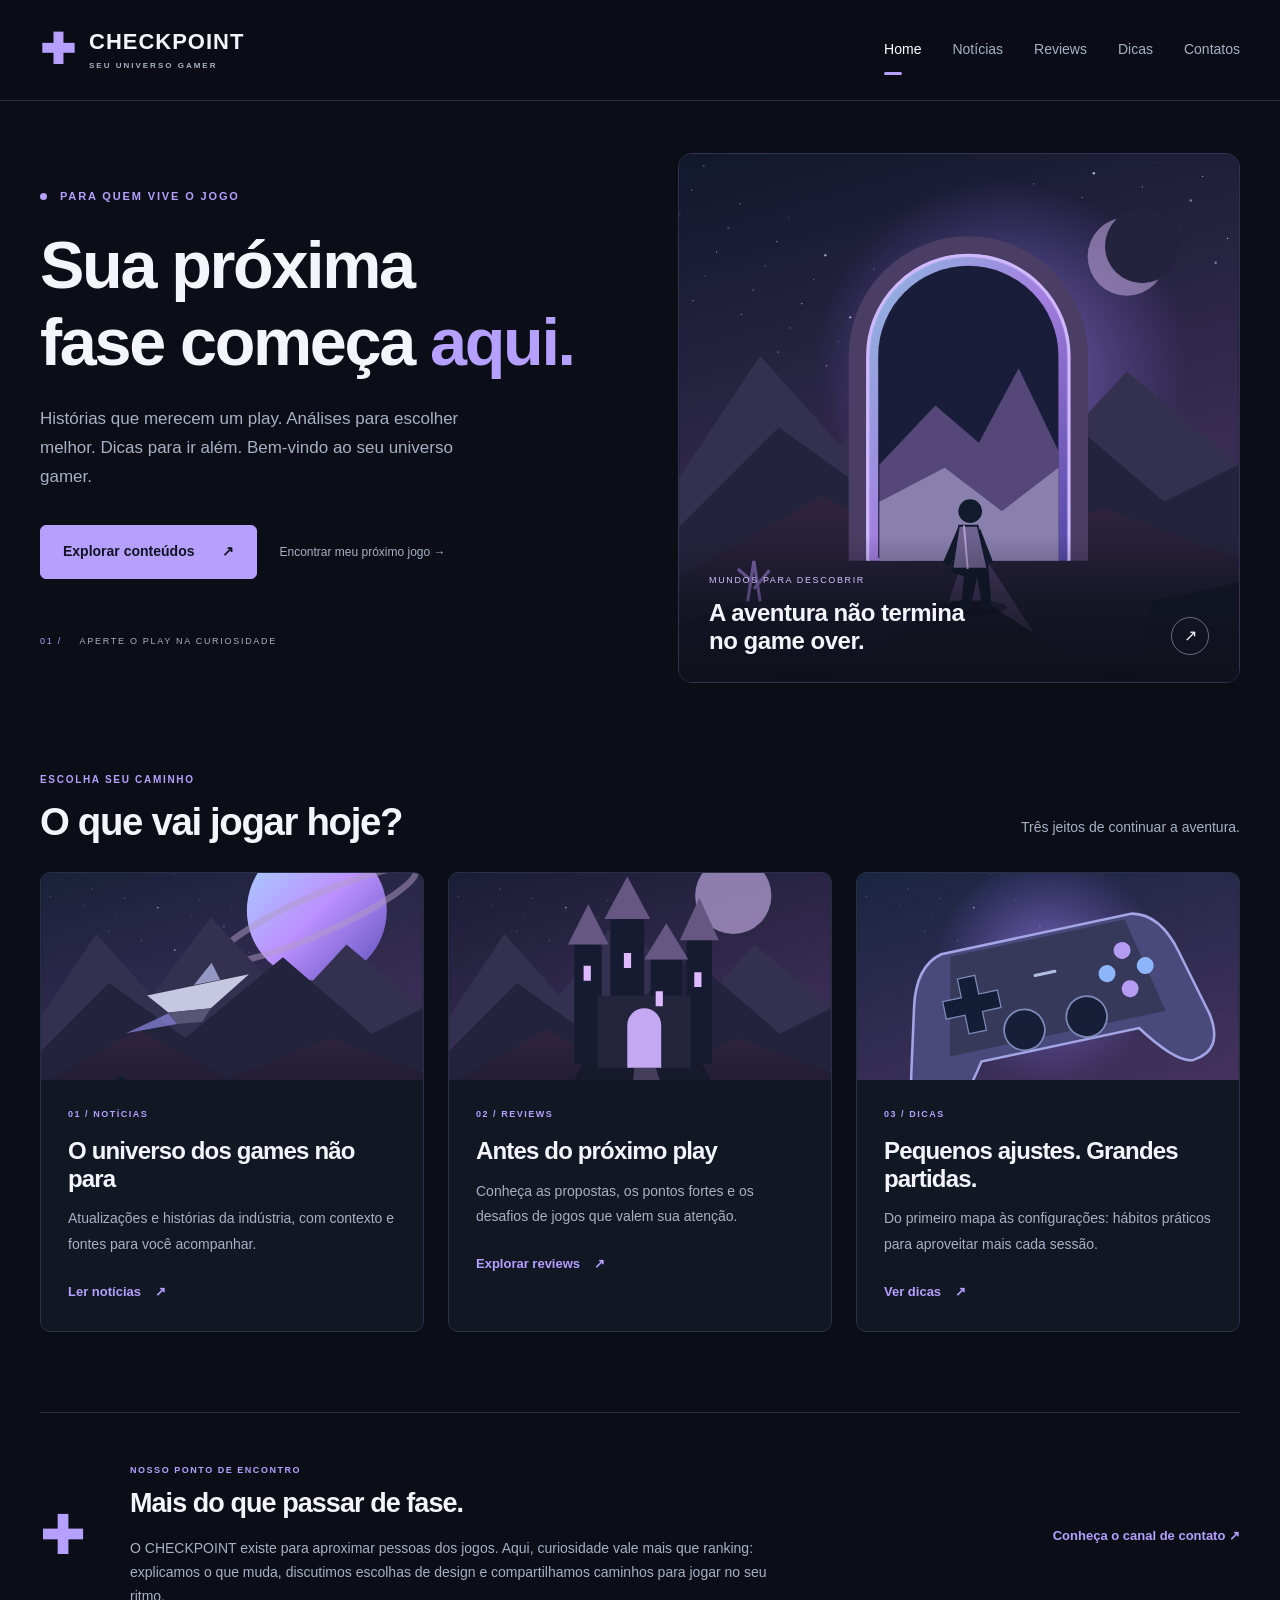
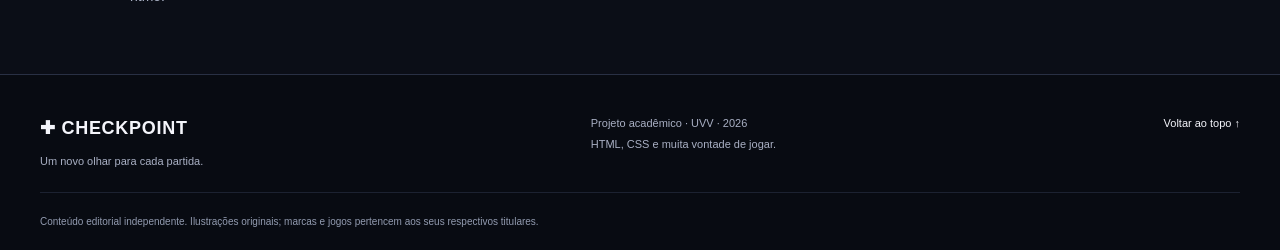
==== index.html @ 3de43027 "Adiciona blog completo CHECKPOINT, testes e PDF AOP2 provisório" ====
<!DOCTYPE html>
<html lang="pt-BR"><head><meta charset="UTF-8"><meta name="viewport" content="width=device-width, initial-scale=1"><meta name="description" content="Notícias, análises e dicas de games no CHECKPOINT. Explore jogos e descubra sua próxima aventura."><meta name="theme-color" content="#0b0e17"><title>Seu universo gamer | CHECKPOINT</title><link rel="icon" href="assets/images/favicon.svg" type="image/svg+xml"><link rel="stylesheet" href="css/style.css"><script src="js/script.js" defer></script></head><body><a class="skip" href="#conteudo">Pular para o conteúdo</a><header class="header"><div class="container header-inner"><a class="brand" href="index.html" aria-label="CHECKPOINT, página inicial"><span class="brand-icon" aria-hidden="true">✚</span><span>CHECKPOINT<small>SEU UNIVERSO GAMER</small></span></a><button class="menu-toggle" type="button" aria-expanded="false" aria-controls="menu">Menu <span aria-hidden="true">☰</span></button><nav id="menu" aria-label="Navegação principal"><a href="index.html" aria-current="page">Home</a><a href="noticias.html" >Notícias</a><a href="reviews.html" >Reviews</a><a href="dicas.html" >Dicas</a><a href="contatos.html" >Contatos</a></nav></div></header><main id="conteudo"><section class="hero container"><div class="hero-copy"><p class="eyebrow"><span class="status-dot"></span> PARA QUEM VIVE O JOGO</p><h1>Sua próxima<br>fase começa <em>aqui.</em></h1><p>Histórias que merecem um play. Análises para escolher melhor. Dicas para ir além. Bem-vindo ao seu universo gamer.</p><div class="hero-actions"><a class="button" href="noticias.html">Explorar conteúdos <span aria-hidden="true">↗</span></a><a class="secondary-link" href="reviews.html">Encontrar meu próximo jogo →</a></div><div class="hero-note"><span>01 /</span> APERTE O PLAY NA CURIOSIDADE</div></div><div class="hero-art"><img src="assets/images/portal.svg" alt="Ilustração de um explorador diante de um portal luminoso em um mundo de montanhas roxas" width="900" height="850" fetchpriority="high"><div class="art-caption"><span>MUNDOS PARA DESCOBRIR</span><strong>A aventura não termina<br>no game over.</strong><span class="art-arrow" aria-hidden="true">↗</span></div></div></section><section class="content-section container" aria-labelledby="explore"><div class="section-heading"><div><p class="eyebrow">ESCOLHA SEU CAMINHO</p><h2 id="explore">O que vai jogar hoje?</h2></div><p>Três jeitos de continuar a aventura.</p></div><div class="cards"><article class="card"><a class="card-image" href="noticias.html" aria-label="Ler notícias: O universo dos games não para"><img src="assets/images/world.svg" alt="Paisagem espacial com planeta e nave" width="800" height="500" loading="lazy"></a><div class="card-body"><p class="eyebrow">01 / NOTÍCIAS</p><h3><a href="noticias.html">O universo dos games não para</a></h3><p>Atualizações e histórias da indústria, com contexto e fontes para você acompanhar.</p><a class="text-link" href="noticias.html">Ler notícias <span aria-hidden="true">↗</span></a></div></article><article class="card"><a class="card-image" href="reviews.html" aria-label="Explorar reviews: Antes do próximo play"><img src="assets/images/castle.svg" alt="Castelo iluminado entre montanhas" width="800" height="500" loading="lazy"></a><div class="card-body"><p class="eyebrow">02 / REVIEWS</p><h3><a href="reviews.html">Antes do próximo play</a></h3><p>Conheça as propostas, os pontos fortes e os desafios de jogos que valem sua atenção.</p><a class="text-link" href="reviews.html">Explorar reviews <span aria-hidden="true">↗</span></a></div></article><article class="card"><a class="card-image" href="dicas.html" aria-label="Ver dicas: Pequenos ajustes. Grandes partidas."><img src="assets/images/controller.svg" alt="Controle de videogame em fundo azul" width="800" height="500" loading="lazy"></a><div class="card-body"><p class="eyebrow">03 / DICAS</p><h3><a href="dicas.html">Pequenos ajustes. Grandes partidas.</a></h3><p>Do primeiro mapa às configurações: hábitos práticos para aproveitar mais cada sessão.</p><a class="text-link" href="dicas.html">Ver dicas <span aria-hidden="true">↗</span></a></div></article></div></section><section class="manifesto container"><span class="cross" aria-hidden="true">✚</span><div><p class="eyebrow">NOSSO PONTO DE ENCONTRO</p><h2>Mais do que passar de fase.</h2><p>O CHECKPOINT existe para aproximar pessoas dos jogos. Aqui, curiosidade vale mais que ranking: explicamos o que muda, discutimos escolhas de design e compartilhamos caminhos para jogar no seu ritmo.</p></div><a class="text-link" href="contatos.html">Conheça o canal de contato ↗</a></section></main><footer><div class="container footer-inner"><div><a class="footer-brand" href="index.html">✚ CHECKPOINT</a><p>Um novo olhar para cada partida.</p></div><p>Projeto acadêmico · UVV · 2026<br>HTML, CSS e muita vontade de jogar.</p><a href="#conteudo">Voltar ao topo ↑</a></div><div class="container footer-bottom">Conteúdo editorial independente. Ilustrações originais; marcas e jogos pertencem aos seus respectivos titulares.</div></footer></body></html>
---- css/style.css ----
:root{color-scheme:dark;--bg:#0b0e17;--panel:#121724;--line:#293044;--text:#f4f5fb;--muted:#a9b0c4;--purple:#b5a0ff;--blue:#7bacff}*{box-sizing:border-box}html{scroll-behavior:smooth;scroll-padding-top:110px}body{margin:0;background:var(--bg);color:var(--text);font:16px/1.7 'Segoe UI',Arial,sans-serif}a{color:inherit;text-decoration:none}button,input,textarea{font:inherit}button,a,input,textarea{-webkit-tap-highlight-color:transparent}a:focus-visible,button:focus-visible,input:focus-visible,textarea:focus-visible{outline:3px solid #c3afff;outline-offset:5px}a:hover{color:var(--purple)}img{display:block;width:100%;height:auto}h1,h2,h3,p{margin-top:0}h1,h2,h3{line-height:1.15;letter-spacing:-.035em}h1{font-size:clamp(2.6rem,5.2vw,4.7rem);font-weight:750;margin-bottom:25px}h2{font-size:clamp(1.8rem,3vw,2.55rem);margin-bottom:18px}h3{font-size:1.5rem;margin-bottom:14px}p{color:var(--muted);margin-bottom:20px}.container{width:min(1240px,calc(100% - 80px));margin-inline:auto}.header{border-bottom:1px solid var(--line);background:#0b0e17f5;position:sticky;top:0;z-index:10}.header-inner{min-height:100px;display:flex;align-items:center;justify-content:space-between;gap:30px}.brand{display:flex;align-items:center;gap:13px;font-size:22px;letter-spacing:.045em;font-weight:800;line-height:1.2}.brand small{display:block;font-size:8px;letter-spacing:.25em;color:var(--muted);margin-top:6px}.brand-icon{color:var(--purple);font-size:42px;line-height:1}nav{display:flex;gap:31px}nav a{font-size:14px;color:var(--muted);padding:36px 0;position:relative}nav a[aria-current]{color:white}nav a[aria-current]:after{content:'';position:absolute;bottom:23px;left:0;width:18px;height:3px;border-radius:2px;background:var(--purple)}.menu-toggle{display:none}.skip{position:fixed;left:20px;top:-100px;background:white;color:#111;padding:12px;z-index:100}.skip:focus{top:10px}.hero{display:grid;grid-template-columns:1.05fr 1fr;gap:48px;align-items:center;padding-top:52px;padding-bottom:60px}.eyebrow{font-size:11px;letter-spacing:.17em;font-weight:750;color:var(--purple);margin-bottom:21px}.status-dot{display:inline-block;width:7px;height:7px;background:var(--purple);border-radius:50%;margin-right:8px}.hero h1 em{color:var(--purple);font-style:normal}.hero-copy>p:not(.eyebrow){max-width:460px;font-size:17px}.hero-actions{display:flex;gap:22px;align-items:center;flex-wrap:wrap;margin-top:33px}.button{display:inline-flex;align-items:center;justify-content:space-between;gap:28px;border:1px solid #b5a0ff;background:var(--purple);color:#111323;font-weight:700;font-size:14px;padding:14px 22px;border-radius:6px;cursor:pointer;transition:background .18s,transform .18s}.button:hover{background:#cabcff;color:#111323;transform:translateY(-2px)}.secondary-link{font-size:12px;color:var(--muted)}.hero-note{margin-top:55px;font-size:9px;letter-spacing:.19em;color:var(--muted)}.hero-note span{color:var(--purple);margin-right:14px}.hero-art{position:relative;border:1px solid #353150;border-radius:14px;overflow:hidden;background:#161627;min-width:0}.hero-art img{aspect-ratio:1.06;object-fit:cover}.art-caption{position:absolute;bottom:0;left:0;right:0;padding:38px 30px 26px;background:linear-gradient(transparent,#10101bea);display:flex;flex-direction:column}.art-caption>span:first-child{font-size:9px;letter-spacing:.18em;color:#d3c3ff;margin-bottom:10px}.art-caption strong{font-size:24px;line-height:1.2;letter-spacing:-.02em}.art-arrow{position:absolute;right:30px;bottom:27px;border:1px solid #706783;border-radius:50%;width:38px;height:38px;text-align:center;line-height:36px}.content-section{padding-bottom:80px}.section-heading{display:flex;align-items:end;justify-content:space-between;gap:24px;margin:28px 0}.section-heading h2{margin-bottom:0}.section-heading p{margin-bottom:5px;font-size:14px}.section-heading .eyebrow{font-size:10px;margin-bottom:12px}.cards{display:grid;grid-template-columns:repeat(3,minmax(0,1fr));gap:24px}.card{background:var(--panel);border:1px solid var(--line);border-radius:10px;overflow:hidden;transition:border-color .2s,transform .2s}.card:hover{border-color:#655382;transform:translateY(-4px)}.card-image{display:block;overflow:hidden}.card-image img{aspect-ratio:1.85;object-fit:cover;transition:transform .25s}.card:hover img{transform:scale(1.035)}.card-body{padding:27px}.card-body .eyebrow{font-size:9px;margin-bottom:15px}.card-body p:not(.eyebrow){font-size:14px;line-height:1.8}.text-link{font-weight:650;color:var(--purple);font-size:13px}.text-link span{margin-left:10px}.manifesto{border-top:1px solid var(--line);padding:50px 0 65px;display:grid;grid-template-columns:65px 1fr auto;align-items:center;gap:25px}.manifesto .cross{font-size:55px;color:var(--purple)}.manifesto h2{font-size:27px}.manifesto p{max-width:670px;font-size:14px;margin-bottom:0}.manifesto .eyebrow{margin-bottom:10px;font-size:9px}footer{background:#080b12;border-top:1px solid var(--line);padding-top:38px}.footer-inner{display:flex;align-items:start;justify-content:space-between;gap:25px}.footer-brand{font-weight:800;font-size:18px;letter-spacing:.04em}.footer-inner p,.footer-inner>a{font-size:11px;line-height:1.9}.footer-inner div p{margin-top:8px}.footer-bottom{border-top:1px solid #1c2231;color:#929bb0;font-size:10px;padding:20px 0}.page-heading{padding-top:65px;padding-bottom:24px}.page-heading h1{font-size:clamp(2.5rem,4.4vw,3.8rem);max-width:900px}.lead{max-width:680px;font-size:18px}.notice{padding:18px 22px;border:1px solid #3f3a59;border-left:3px solid var(--purple);border-radius:5px;color:#bfc4d5;background:#151525;font-size:14px}.notice strong{color:#eee8ff}.notice p{margin:8px 0 0}.article-stack{display:grid;gap:30px}.article-stack>.notice{margin:0}.feature-article{display:grid;grid-template-columns:.9fr 1.1fr;gap:38px;background:var(--panel);border:1px solid var(--line);padding:28px;border-radius:12px;align-items:start}.feature-article>img{border-radius:7px;aspect-ratio:1.3;object-fit:cover}.feature-article p{font-size:15px}.feature-article .eyebrow{font-size:10px;margin-bottom:16px}.feature-article h2{font-size:29px}.feature-article dl{font-size:14px}dt{font-weight:700;color:#e9e5fc;margin-top:16px}dd{margin:5px 0 0;color:var(--muted)}.tips-layout{display:grid;grid-template-columns:280px 1fr;gap:65px}.tips-index{align-self:start;background:var(--panel);padding:24px;border:1px solid var(--line);border-radius:9px;position:sticky;top:130px}.tips-index h2{font-size:19px}.tips-index a{display:block;font-size:13px;color:var(--muted);padding:9px 0}.tips-index img{border-radius:6px;margin-top:22px}.tips-sections section{padding:0 0 25px;margin-bottom:35px;border-bottom:1px solid var(--line);scroll-margin-top:130px}.tips-sections h2{font-size:27px}.step{display:block;color:var(--purple);font-size:12px;font-weight:bold;letter-spacing:.1em;margin-bottom:13px}li{color:var(--muted);padding:4px 0}ul{padding-left:22px}.contact-layout{display:grid;grid-template-columns:1fr 1fr;gap:75px}.contact-info h2{font-size:32px}.contact-info .notice{margin-top:35px}form{background:var(--panel);border:1px solid var(--line);padding:30px;border-radius:10px}.form-note{font-size:12px}label{display:block;font-weight:600;font-size:13px;margin-bottom:8px}input,textarea{width:100%;max-width:100%;background:#0d111c;border:1px solid #48516b;border-radius:5px;padding:12px 14px;color:white;font-size:14px}textarea{resize:vertical;min-height:140px}input::placeholder,textarea::placeholder{color:#8d97af}[aria-invalid=true]{border-color:#ff9eac}.error{display:block;color:#ffb1bd;font-size:12px;min-height:28px;padding-top:3px}#form-status{margin:18px 0 0;font-size:14px;color:#d8cfff}form .button{width:100%}@media(min-width:1500px){.hero{padding-top:75px;padding-bottom:80px}}@media(max-width:1050px){.container{width:calc(100% - 48px)}nav{gap:21px}.hero{gap:28px}.hero h1{font-size:3.6rem}.hero-actions{gap:15px}.hero-note{margin-top:30px}.manifesto{grid-template-columns:45px 1fr}.manifesto>a{grid-column:2}.card-body{padding:21px}.feature-article{gap:25px}.contact-layout{gap:35px}.tips-layout{gap:35px;grid-template-columns:230px 1fr}}@media(max-width:740px){html{scroll-padding-top:90px}.container{width:calc(100% - 36px)}.header-inner{min-height:80px;flex-wrap:wrap;gap:0}.brand{font-size:18px}.brand-icon{font-size:34px}.brand small{font-size:7px}.menu-toggle{display:flex;align-items:center;gap:15px;border:1px solid var(--line);background:var(--panel);color:white;border-radius:5px;padding:8px 11px;font-size:13px}nav{width:100%;justify-content:space-between;gap:8px;padding:0 0 13px;flex-wrap:wrap}nav a{padding:10px 0;font-size:13px}nav a[aria-current]:after{bottom:3px}.js-ready nav:not(.is-open){display:none}.hero{grid-template-columns:1fr;padding-top:35px;gap:30px;padding-bottom:30px}.hero h1{font-size:clamp(2.9rem,11vw,4.3rem)}.hero-copy>p:not(.eyebrow){font-size:16px}.hero-note{margin-top:28px}.hero-art img{aspect-ratio:1.3}.hero-actions{margin-top:25px}.section-heading{display:block;margin:30px 0 22px}.section-heading>p{margin-top:14px}.cards{grid-template-columns:1fr;gap:24px}.card-image img{aspect-ratio:1.9}.card-body{padding:25px}.content-section{padding-bottom:45px}.manifesto{padding-top:35px;padding-bottom:40px;gap:18px;grid-template-columns:30px 1fr}.manifesto .cross{font-size:35px}.manifesto h2{font-size:25px}.footer-inner{flex-wrap:wrap;gap:15px}.footer-inner>p{width:100%;margin:0}.footer-inner>a{margin-bottom:15px}.page-heading{padding-top:38px}.page-heading h1{font-size:2.65rem}.lead{font-size:16px}.feature-article{grid-template-columns:1fr;padding:20px;gap:25px}.feature-article>img{aspect-ratio:1.7}.feature-article h2{font-size:27px}.contact-layout,.tips-layout{grid-template-columns:1fr;gap:28px}.tips-index{position:static}.tips-index img{display:none}.tips-sections section{scroll-margin-top:105px}form{padding:22px}.contact-info h2{font-size:29px}.notice{padding:15px 18px}}@media(prefers-reduced-motion:reduce){html{scroll-behavior:auto}*,*:before,*:after{transition:none!important;animation:none!important}}
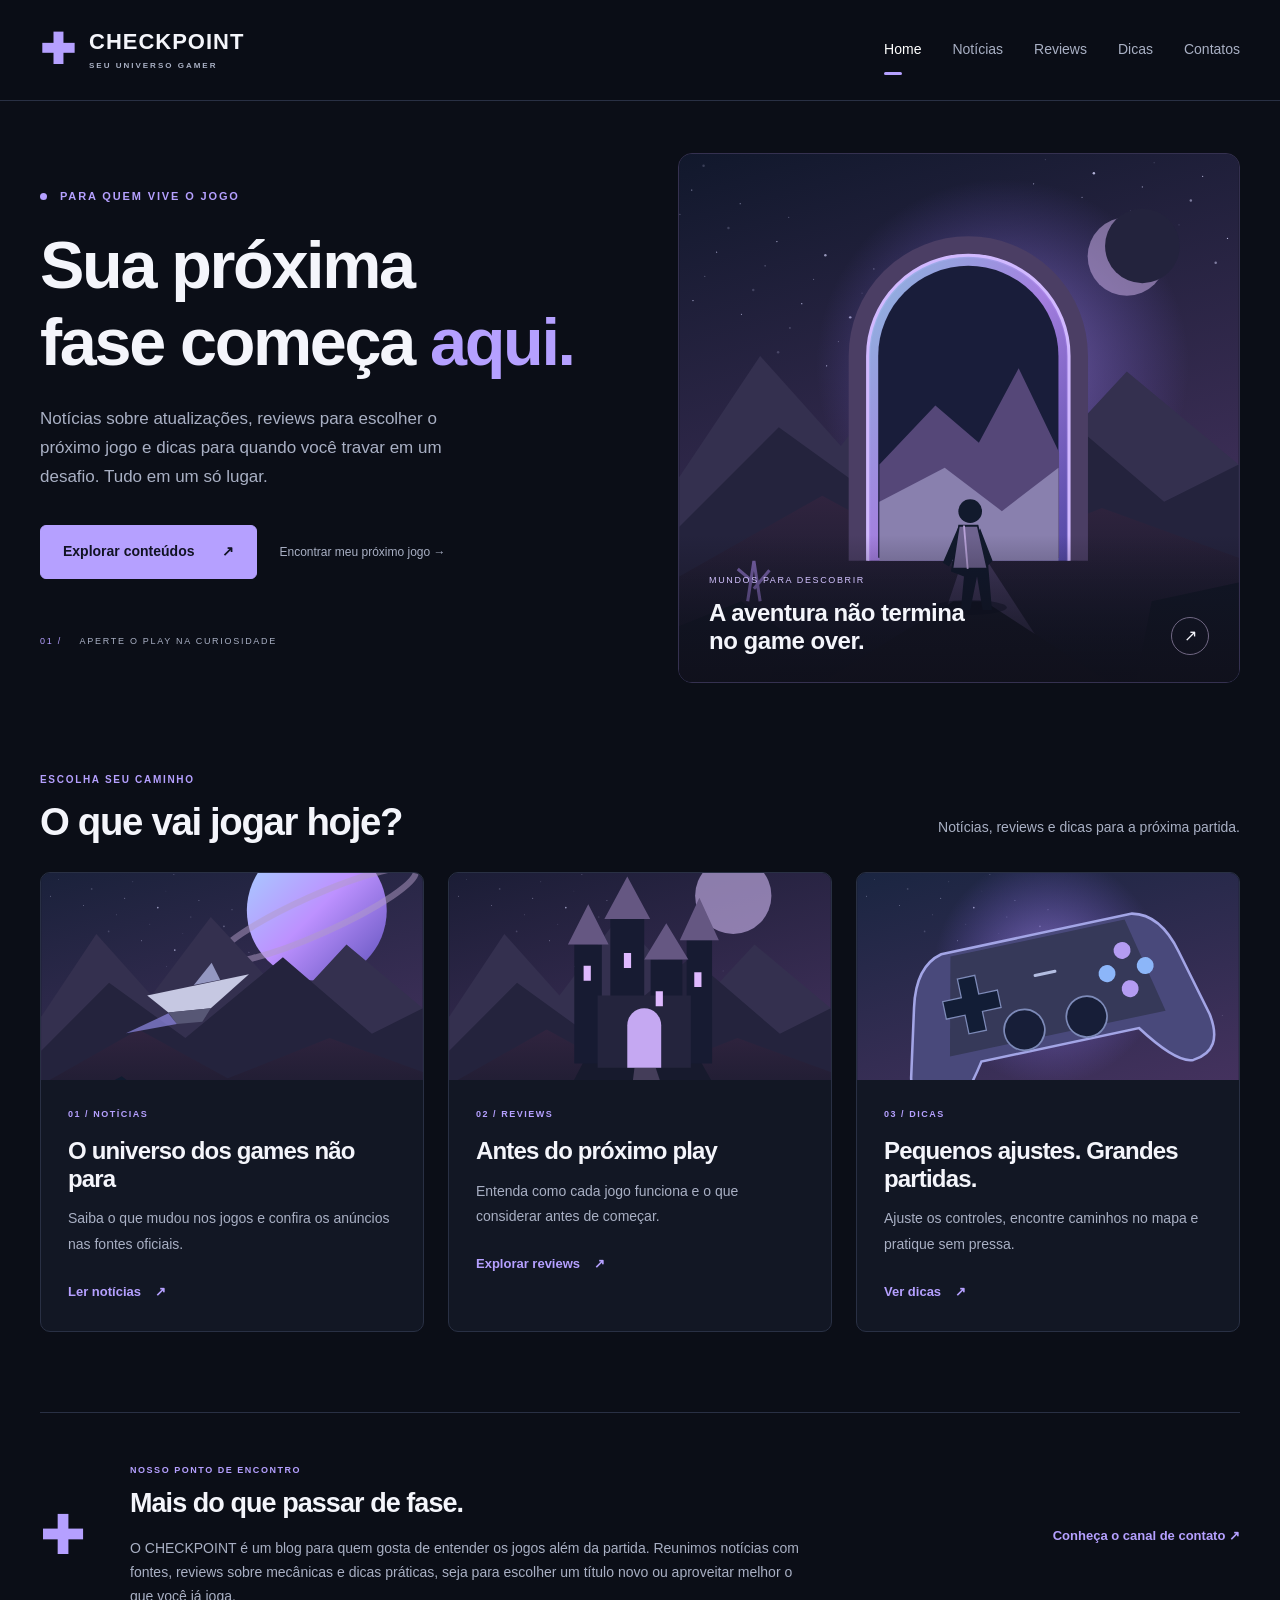
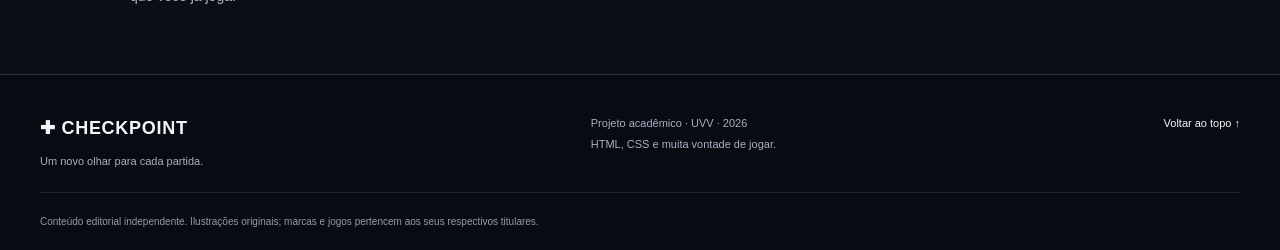
==== commit 8a076701: "Revisa textos e ajusta conteúdo do blog" ====
--- a/index.html
+++ b/index.html
@@ -1,2 +1,135 @@
 <!DOCTYPE html>
-<html lang="pt-BR"><head><meta charset="UTF-8"><meta name="viewport" content="width=device-width, initial-scale=1"><meta name="description" content="Notícias, análises e dicas de games no CHECKPOINT. Explore jogos e descubra sua próxima aventura."><meta name="theme-color" content="#0b0e17"><title>Seu universo gamer | CHECKPOINT</title><link rel="icon" href="assets/images/favicon.svg" type="image/svg+xml"><link rel="stylesheet" href="css/style.css"><script src="js/script.js" defer></script></head><body><a class="skip" href="#conteudo">Pular para o conteúdo</a><header class="header"><div class="container header-inner"><a class="brand" href="index.html" aria-label="CHECKPOINT, página inicial"><span class="brand-icon" aria-hidden="true">✚</span><span>CHECKPOINT<small>SEU UNIVERSO GAMER</small></span></a><button class="menu-toggle" type="button" aria-expanded="false" aria-controls="menu">Menu <span aria-hidden="true">☰</span></button><nav id="menu" aria-label="Navegação principal"><a href="index.html" aria-current="page">Home</a><a href="noticias.html" >Notícias</a><a href="reviews.html" >Reviews</a><a href="dicas.html" >Dicas</a><a href="contatos.html" >Contatos</a></nav></div></header><main id="conteudo"><section class="hero container"><div class="hero-copy"><p class="eyebrow"><span class="status-dot"></span> PARA QUEM VIVE O JOGO</p><h1>Sua próxima<br>fase começa <em>aqui.</em></h1><p>Histórias que merecem um play. Análises para escolher melhor. Dicas para ir além. Bem-vindo ao seu universo gamer.</p><div class="hero-actions"><a class="button" href="noticias.html">Explorar conteúdos <span aria-hidden="true">↗</span></a><a class="secondary-link" href="reviews.html">Encontrar meu próximo jogo →</a></div><div class="hero-note"><span>01 /</span> APERTE O PLAY NA CURIOSIDADE</div></div><div class="hero-art"><img src="assets/images/portal.svg" alt="Ilustração de um explorador diante de um portal luminoso em um mundo de montanhas roxas" width="900" height="850" fetchpriority="high"><div class="art-caption"><span>MUNDOS PARA DESCOBRIR</span><strong>A aventura não termina<br>no game over.</strong><span class="art-arrow" aria-hidden="true">↗</span></div></div></section><section class="content-section container" aria-labelledby="explore"><div class="section-heading"><div><p class="eyebrow">ESCOLHA SEU CAMINHO</p><h2 id="explore">O que vai jogar hoje?</h2></div><p>Três jeitos de continuar a aventura.</p></div><div class="cards"><article class="card"><a class="card-image" href="noticias.html" aria-label="Ler notícias: O universo dos games não para"><img src="assets/images/world.svg" alt="Paisagem espacial com planeta e nave" width="800" height="500" loading="lazy"></a><div class="card-body"><p class="eyebrow">01 / NOTÍCIAS</p><h3><a href="noticias.html">O universo dos games não para</a></h3><p>Atualizações e histórias da indústria, com contexto e fontes para você acompanhar.</p><a class="text-link" href="noticias.html">Ler notícias <span aria-hidden="true">↗</span></a></div></article><article class="card"><a class="card-image" href="reviews.html" aria-label="Explorar reviews: Antes do próximo play"><img src="assets/images/castle.svg" alt="Castelo iluminado entre montanhas" width="800" height="500" loading="lazy"></a><div class="card-body"><p class="eyebrow">02 / REVIEWS</p><h3><a href="reviews.html">Antes do próximo play</a></h3><p>Conheça as propostas, os pontos fortes e os desafios de jogos que valem sua atenção.</p><a class="text-link" href="reviews.html">Explorar reviews <span aria-hidden="true">↗</span></a></div></article><article class="card"><a class="card-image" href="dicas.html" aria-label="Ver dicas: Pequenos ajustes. Grandes partidas."><img src="assets/images/controller.svg" alt="Controle de videogame em fundo azul" width="800" height="500" loading="lazy"></a><div class="card-body"><p class="eyebrow">03 / DICAS</p><h3><a href="dicas.html">Pequenos ajustes. Grandes partidas.</a></h3><p>Do primeiro mapa às configurações: hábitos práticos para aproveitar mais cada sessão.</p><a class="text-link" href="dicas.html">Ver dicas <span aria-hidden="true">↗</span></a></div></article></div></section><section class="manifesto container"><span class="cross" aria-hidden="true">✚</span><div><p class="eyebrow">NOSSO PONTO DE ENCONTRO</p><h2>Mais do que passar de fase.</h2><p>O CHECKPOINT existe para aproximar pessoas dos jogos. Aqui, curiosidade vale mais que ranking: explicamos o que muda, discutimos escolhas de design e compartilhamos caminhos para jogar no seu ritmo.</p></div><a class="text-link" href="contatos.html">Conheça o canal de contato ↗</a></section></main><footer><div class="container footer-inner"><div><a class="footer-brand" href="index.html">✚ CHECKPOINT</a><p>Um novo olhar para cada partida.</p></div><p>Projeto acadêmico · UVV · 2026<br>HTML, CSS e muita vontade de jogar.</p><a href="#conteudo">Voltar ao topo ↑</a></div><div class="container footer-bottom">Conteúdo editorial independente. Ilustrações originais; marcas e jogos pertencem aos seus respectivos titulares.</div></footer></body></html>+<html lang="pt-BR">
+<head>
+<meta charset="UTF-8">
+<meta name="viewport" content="width=device-width, initial-scale=1">
+<meta name="description" content="Notícias, análises e dicas de games no CHECKPOINT. Explore jogos e descubra sua próxima aventura.">
+<meta name="theme-color" content="#0b0e17">
+<title>Seu universo gamer | CHECKPOINT</title>
+<link rel="icon" href="assets/images/favicon.svg" type="image/svg+xml">
+<link rel="stylesheet" href="css/style.css">
+<script src="js/script.js" defer>
+</script>
+</head>
+<body>
+<a class="skip" href="#conteudo">Pular para o conteúdo</a>
+<header class="header">
+<div class="container header-inner">
+<a class="brand" href="index.html" aria-label="CHECKPOINT, página inicial">
+<span class="brand-icon" aria-hidden="true">✚</span>
+<span>CHECKPOINT<small>SEU UNIVERSO GAMER</small>
+</span>
+</a>
+<button class="menu-toggle" type="button" aria-expanded="false" aria-controls="menu">Menu <span aria-hidden="true">☰</span>
+</button>
+<nav id="menu" aria-label="Navegação principal">
+<a href="index.html" aria-current="page">Home</a>
+<a href="noticias.html" >Notícias</a>
+<a href="reviews.html" >Reviews</a>
+<a href="dicas.html" >Dicas</a>
+<a href="contatos.html" >Contatos</a>
+</nav>
+</div>
+</header>
+<main id="conteudo">
+<section class="hero container">
+<div class="hero-copy">
+<p class="eyebrow">
+<span class="status-dot">
+</span> PARA QUEM VIVE O JOGO</p>
+<h1>Sua próxima<br>fase começa <em>aqui.</em>
+</h1>
+<p>Notícias sobre atualizações, reviews para escolher o próximo jogo e dicas para quando você travar em um desafio. Tudo em um só lugar.</p>
+<div class="hero-actions">
+<a class="button" href="noticias.html">Explorar conteúdos <span aria-hidden="true">↗</span>
+</a>
+<a class="secondary-link" href="reviews.html">Encontrar meu próximo jogo →</a>
+</div>
+<div class="hero-note">
+<span>01 /</span> APERTE O PLAY NA CURIOSIDADE</div>
+</div>
+<div class="hero-art">
+<img src="assets/images/portal.svg" alt="Ilustração de um explorador diante de um portal luminoso em um mundo de montanhas roxas" width="900" height="850" fetchpriority="high">
+<div class="art-caption">
+<span>MUNDOS PARA DESCOBRIR</span>
+<strong>A aventura não termina<br>no game over.</strong>
+<span class="art-arrow" aria-hidden="true">↗</span>
+</div>
+</div>
+</section>
+<section class="content-section container" aria-labelledby="explore">
+<div class="section-heading">
+<div>
+<p class="eyebrow">ESCOLHA SEU CAMINHO</p>
+<h2 id="explore">O que vai jogar hoje?</h2>
+</div>
+<p>Notícias, reviews e dicas para a próxima partida.</p>
+</div>
+<div class="cards">
+<article class="card">
+<a class="card-image" href="noticias.html" aria-label="Ler notícias: O universo dos games não para">
+<img src="assets/images/world.svg" alt="Paisagem espacial com planeta e nave" width="800" height="500" loading="lazy">
+</a>
+<div class="card-body">
+<p class="eyebrow">01 / NOTÍCIAS</p>
+<h3>
+<a href="noticias.html">O universo dos games não para</a>
+</h3>
+<p>Saiba o que mudou nos jogos e confira os anúncios nas fontes oficiais.</p>
+<a class="text-link" href="noticias.html">Ler notícias <span aria-hidden="true">↗</span>
+</a>
+</div>
+</article>
+<article class="card">
+<a class="card-image" href="reviews.html" aria-label="Explorar reviews: Antes do próximo play">
+<img src="assets/images/castle.svg" alt="Castelo iluminado entre montanhas" width="800" height="500" loading="lazy">
+</a>
+<div class="card-body">
+<p class="eyebrow">02 / REVIEWS</p>
+<h3>
+<a href="reviews.html">Antes do próximo play</a>
+</h3>
+<p>Entenda como cada jogo funciona e o que considerar antes de começar.</p>
+<a class="text-link" href="reviews.html">Explorar reviews <span aria-hidden="true">↗</span>
+</a>
+</div>
+</article>
+<article class="card">
+<a class="card-image" href="dicas.html" aria-label="Ver dicas: Pequenos ajustes. Grandes partidas.">
+<img src="assets/images/controller.svg" alt="Controle de videogame em fundo azul" width="800" height="500" loading="lazy">
+</a>
+<div class="card-body">
+<p class="eyebrow">03 / DICAS</p>
+<h3>
+<a href="dicas.html">Pequenos ajustes. Grandes partidas.</a>
+</h3>
+<p>Ajuste os controles, encontre caminhos no mapa e pratique sem pressa.</p>
+<a class="text-link" href="dicas.html">Ver dicas <span aria-hidden="true">↗</span>
+</a>
+</div>
+</article>
+</div>
+</section>
+<section class="manifesto container">
+<span class="cross" aria-hidden="true">✚</span>
+<div>
+<p class="eyebrow">NOSSO PONTO DE ENCONTRO</p>
+<h2>Mais do que passar de fase.</h2>
+<p>O CHECKPOINT é um blog para quem gosta de entender os jogos além da partida. Reunimos notícias com fontes, reviews sobre mecânicas e dicas práticas, seja para escolher um título novo ou aproveitar melhor o que você já joga.</p>
+</div>
+<a class="text-link" href="contatos.html">Conheça o canal de contato ↗</a>
+</section>
+</main>
+<footer>
+<div class="container footer-inner">
+<div>
+<a class="footer-brand" href="index.html">✚ CHECKPOINT</a>
+<p>Um novo olhar para cada partida.</p>
+</div>
+<p>Projeto acadêmico · UVV · 2026<br>HTML, CSS e muita vontade de jogar.</p>
+<a href="#conteudo">Voltar ao topo ↑</a>
+</div>
+<div class="container footer-bottom">Conteúdo editorial independente. Ilustrações originais; marcas e jogos pertencem aos seus respectivos titulares.</div>
+</footer>
+</body>
+</html>
--- a/css/style.css
+++ b/css/style.css
@@ -1 +1,781 @@
-:root{color-scheme:dark;--bg:#0b0e17;--panel:#121724;--line:#293044;--text:#f4f5fb;--muted:#a9b0c4;--purple:#b5a0ff;--blue:#7bacff}*{box-sizing:border-box}html{scroll-behavior:smooth;scroll-padding-top:110px}body{margin:0;background:var(--bg);color:var(--text);font:16px/1.7 'Segoe UI',Arial,sans-serif}a{color:inherit;text-decoration:none}button,input,textarea{font:inherit}button,a,input,textarea{-webkit-tap-highlight-color:transparent}a:focus-visible,button:focus-visible,input:focus-visible,textarea:focus-visible{outline:3px solid #c3afff;outline-offset:5px}a:hover{color:var(--purple)}img{display:block;width:100%;height:auto}h1,h2,h3,p{margin-top:0}h1,h2,h3{line-height:1.15;letter-spacing:-.035em}h1{font-size:clamp(2.6rem,5.2vw,4.7rem);font-weight:750;margin-bottom:25px}h2{font-size:clamp(1.8rem,3vw,2.55rem);margin-bottom:18px}h3{font-size:1.5rem;margin-bottom:14px}p{color:var(--muted);margin-bottom:20px}.container{width:min(1240px,calc(100% - 80px));margin-inline:auto}.header{border-bottom:1px solid var(--line);background:#0b0e17f5;position:sticky;top:0;z-index:10}.header-inner{min-height:100px;display:flex;align-items:center;justify-content:space-between;gap:30px}.brand{display:flex;align-items:center;gap:13px;font-size:22px;letter-spacing:.045em;font-weight:800;line-height:1.2}.brand small{display:block;font-size:8px;letter-spacing:.25em;color:var(--muted);margin-top:6px}.brand-icon{color:var(--purple);font-size:42px;line-height:1}nav{display:flex;gap:31px}nav a{font-size:14px;color:var(--muted);padding:36px 0;position:relative}nav a[aria-current]{color:white}nav a[aria-current]:after{content:'';position:absolute;bottom:23px;left:0;width:18px;height:3px;border-radius:2px;background:var(--purple)}.menu-toggle{display:none}.skip{position:fixed;left:20px;top:-100px;background:white;color:#111;padding:12px;z-index:100}.skip:focus{top:10px}.hero{display:grid;grid-template-columns:1.05fr 1fr;gap:48px;align-items:center;padding-top:52px;padding-bottom:60px}.eyebrow{font-size:11px;letter-spacing:.17em;font-weight:750;color:var(--purple);margin-bottom:21px}.status-dot{display:inline-block;width:7px;height:7px;background:var(--purple);border-radius:50%;margin-right:8px}.hero h1 em{color:var(--purple);font-style:normal}.hero-copy>p:not(.eyebrow){max-width:460px;font-size:17px}.hero-actions{display:flex;gap:22px;align-items:center;flex-wrap:wrap;margin-top:33px}.button{display:inline-flex;align-items:center;justify-content:space-between;gap:28px;border:1px solid #b5a0ff;background:var(--purple);color:#111323;font-weight:700;font-size:14px;padding:14px 22px;border-radius:6px;cursor:pointer;transition:background .18s,transform .18s}.button:hover{background:#cabcff;color:#111323;transform:translateY(-2px)}.secondary-link{font-size:12px;color:var(--muted)}.hero-note{margin-top:55px;font-size:9px;letter-spacing:.19em;color:var(--muted)}.hero-note span{color:var(--purple);margin-right:14px}.hero-art{position:relative;border:1px solid #353150;border-radius:14px;overflow:hidden;background:#161627;min-width:0}.hero-art img{aspect-ratio:1.06;object-fit:cover}.art-caption{position:absolute;bottom:0;left:0;right:0;padding:38px 30px 26px;background:linear-gradient(transparent,#10101bea);display:flex;flex-direction:column}.art-caption>span:first-child{font-size:9px;letter-spacing:.18em;color:#d3c3ff;margin-bottom:10px}.art-caption strong{font-size:24px;line-height:1.2;letter-spacing:-.02em}.art-arrow{position:absolute;right:30px;bottom:27px;border:1px solid #706783;border-radius:50%;width:38px;height:38px;text-align:center;line-height:36px}.content-section{padding-bottom:80px}.section-heading{display:flex;align-items:end;justify-content:space-between;gap:24px;margin:28px 0}.section-heading h2{margin-bottom:0}.section-heading p{margin-bottom:5px;font-size:14px}.section-heading .eyebrow{font-size:10px;margin-bottom:12px}.cards{display:grid;grid-template-columns:repeat(3,minmax(0,1fr));gap:24px}.card{background:var(--panel);border:1px solid var(--line);border-radius:10px;overflow:hidden;transition:border-color .2s,transform .2s}.card:hover{border-color:#655382;transform:translateY(-4px)}.card-image{display:block;overflow:hidden}.card-image img{aspect-ratio:1.85;object-fit:cover;transition:transform .25s}.card:hover img{transform:scale(1.035)}.card-body{padding:27px}.card-body .eyebrow{font-size:9px;margin-bottom:15px}.card-body p:not(.eyebrow){font-size:14px;line-height:1.8}.text-link{font-weight:650;color:var(--purple);font-size:13px}.text-link span{margin-left:10px}.manifesto{border-top:1px solid var(--line);padding:50px 0 65px;display:grid;grid-template-columns:65px 1fr auto;align-items:center;gap:25px}.manifesto .cross{font-size:55px;color:var(--purple)}.manifesto h2{font-size:27px}.manifesto p{max-width:670px;font-size:14px;margin-bottom:0}.manifesto .eyebrow{margin-bottom:10px;font-size:9px}footer{background:#080b12;border-top:1px solid var(--line);padding-top:38px}.footer-inner{display:flex;align-items:start;justify-content:space-between;gap:25px}.footer-brand{font-weight:800;font-size:18px;letter-spacing:.04em}.footer-inner p,.footer-inner>a{font-size:11px;line-height:1.9}.footer-inner div p{margin-top:8px}.footer-bottom{border-top:1px solid #1c2231;color:#929bb0;font-size:10px;padding:20px 0}.page-heading{padding-top:65px;padding-bottom:24px}.page-heading h1{font-size:clamp(2.5rem,4.4vw,3.8rem);max-width:900px}.lead{max-width:680px;font-size:18px}.notice{padding:18px 22px;border:1px solid #3f3a59;border-left:3px solid var(--purple);border-radius:5px;color:#bfc4d5;background:#151525;font-size:14px}.notice strong{color:#eee8ff}.notice p{margin:8px 0 0}.article-stack{display:grid;gap:30px}.article-stack>.notice{margin:0}.feature-article{display:grid;grid-template-columns:.9fr 1.1fr;gap:38px;background:var(--panel);border:1px solid var(--line);padding:28px;border-radius:12px;align-items:start}.feature-article>img{border-radius:7px;aspect-ratio:1.3;object-fit:cover}.feature-article p{font-size:15px}.feature-article .eyebrow{font-size:10px;margin-bottom:16px}.feature-article h2{font-size:29px}.feature-article dl{font-size:14px}dt{font-weight:700;color:#e9e5fc;margin-top:16px}dd{margin:5px 0 0;color:var(--muted)}.tips-layout{display:grid;grid-template-columns:280px 1fr;gap:65px}.tips-index{align-self:start;background:var(--panel);padding:24px;border:1px solid var(--line);border-radius:9px;position:sticky;top:130px}.tips-index h2{font-size:19px}.tips-index a{display:block;font-size:13px;color:var(--muted);padding:9px 0}.tips-index img{border-radius:6px;margin-top:22px}.tips-sections section{padding:0 0 25px;margin-bottom:35px;border-bottom:1px solid var(--line);scroll-margin-top:130px}.tips-sections h2{font-size:27px}.step{display:block;color:var(--purple);font-size:12px;font-weight:bold;letter-spacing:.1em;margin-bottom:13px}li{color:var(--muted);padding:4px 0}ul{padding-left:22px}.contact-layout{display:grid;grid-template-columns:1fr 1fr;gap:75px}.contact-info h2{font-size:32px}.contact-info .notice{margin-top:35px}form{background:var(--panel);border:1px solid var(--line);padding:30px;border-radius:10px}.form-note{font-size:12px}label{display:block;font-weight:600;font-size:13px;margin-bottom:8px}input,textarea{width:100%;max-width:100%;background:#0d111c;border:1px solid #48516b;border-radius:5px;padding:12px 14px;color:white;font-size:14px}textarea{resize:vertical;min-height:140px}input::placeholder,textarea::placeholder{color:#8d97af}[aria-invalid=true]{border-color:#ff9eac}.error{display:block;color:#ffb1bd;font-size:12px;min-height:28px;padding-top:3px}#form-status{margin:18px 0 0;font-size:14px;color:#d8cfff}form .button{width:100%}@media(min-width:1500px){.hero{padding-top:75px;padding-bottom:80px}}@media(max-width:1050px){.container{width:calc(100% - 48px)}nav{gap:21px}.hero{gap:28px}.hero h1{font-size:3.6rem}.hero-actions{gap:15px}.hero-note{margin-top:30px}.manifesto{grid-template-columns:45px 1fr}.manifesto>a{grid-column:2}.card-body{padding:21px}.feature-article{gap:25px}.contact-layout{gap:35px}.tips-layout{gap:35px;grid-template-columns:230px 1fr}}@media(max-width:740px){html{scroll-padding-top:90px}.container{width:calc(100% - 36px)}.header-inner{min-height:80px;flex-wrap:wrap;gap:0}.brand{font-size:18px}.brand-icon{font-size:34px}.brand small{font-size:7px}.menu-toggle{display:flex;align-items:center;gap:15px;border:1px solid var(--line);background:var(--panel);color:white;border-radius:5px;padding:8px 11px;font-size:13px}nav{width:100%;justify-content:space-between;gap:8px;padding:0 0 13px;flex-wrap:wrap}nav a{padding:10px 0;font-size:13px}nav a[aria-current]:after{bottom:3px}.js-ready nav:not(.is-open){display:none}.hero{grid-template-columns:1fr;padding-top:35px;gap:30px;padding-bottom:30px}.hero h1{font-size:clamp(2.9rem,11vw,4.3rem)}.hero-copy>p:not(.eyebrow){font-size:16px}.hero-note{margin-top:28px}.hero-art img{aspect-ratio:1.3}.hero-actions{margin-top:25px}.section-heading{display:block;margin:30px 0 22px}.section-heading>p{margin-top:14px}.cards{grid-template-columns:1fr;gap:24px}.card-image img{aspect-ratio:1.9}.card-body{padding:25px}.content-section{padding-bottom:45px}.manifesto{padding-top:35px;padding-bottom:40px;gap:18px;grid-template-columns:30px 1fr}.manifesto .cross{font-size:35px}.manifesto h2{font-size:25px}.footer-inner{flex-wrap:wrap;gap:15px}.footer-inner>p{width:100%;margin:0}.footer-inner>a{margin-bottom:15px}.page-heading{padding-top:38px}.page-heading h1{font-size:2.65rem}.lead{font-size:16px}.feature-article{grid-template-columns:1fr;padding:20px;gap:25px}.feature-article>img{aspect-ratio:1.7}.feature-article h2{font-size:27px}.contact-layout,.tips-layout{grid-template-columns:1fr;gap:28px}.tips-index{position:static}.tips-index img{display:none}.tips-sections section{scroll-margin-top:105px}form{padding:22px}.contact-info h2{font-size:29px}.notice{padding:15px 18px}}@media(prefers-reduced-motion:reduce){html{scroll-behavior:auto}*,*:before,*:after{transition:none!important;animation:none!important}}+:root {
+  color-scheme:dark;
+  --bg:#0b0e17;
+  --panel:#121724;
+  --line:#293044;
+  --text:#f4f5fb;
+  --muted:#a9b0c4;
+  --purple:#b5a0ff;
+  --blue:#7bacff
+}
+* {
+  box-sizing:border-box
+}
+html {
+  scroll-behavior:smooth;
+  scroll-padding-top:110px
+}
+body {
+  margin:0;
+  background:var(--bg);
+  color:var(--text);
+  font:16px/1.7 'Segoe UI',Arial,sans-serif
+}
+a {
+  color:inherit;
+  text-decoration:none
+}
+button,input,textarea {
+  font:inherit
+}
+button,a,input,textarea {
+  -webkit-tap-highlight-color:transparent
+}
+a:focus-visible,button:focus-visible,input:focus-visible,textarea:focus-visible {
+  outline:3px solid #c3afff;
+  outline-offset:5px
+}
+a:hover {
+  color:var(--purple)
+}
+img {
+  display:block;
+  width:100%;
+  height:auto
+}
+h1,h2,h3,p {
+  margin-top:0
+}
+h1,h2,h3 {
+  line-height:1.15;
+  letter-spacing:-.035em
+}
+h1 {
+  font-size:clamp(2.6rem,5.2vw,4.7rem);
+  font-weight:750;
+  margin-bottom:25px
+}
+h2 {
+  font-size:clamp(1.8rem,3vw,2.55rem);
+  margin-bottom:18px
+}
+h3 {
+  font-size:1.5rem;
+  margin-bottom:14px
+}
+p {
+  color:var(--muted);
+  margin-bottom:20px
+}
+.container {
+  width:min(1240px,calc(100% - 80px));
+  margin-inline:auto
+}
+.header {
+  border-bottom:1px solid var(--line);
+  background:#0b0e17f5;
+  position:sticky;
+  top:0;
+  z-index:10
+}
+.header-inner {
+  min-height:100px;
+  display:flex;
+  align-items:center;
+  justify-content:space-between;
+  gap:30px
+}
+.brand {
+  display:flex;
+  align-items:center;
+  gap:13px;
+  font-size:22px;
+  letter-spacing:.045em;
+  font-weight:800;
+  line-height:1.2
+}
+.brand small {
+  display:block;
+  font-size:8px;
+  letter-spacing:.25em;
+  color:var(--muted);
+  margin-top:6px
+}
+.brand-icon {
+  color:var(--purple);
+  font-size:42px;
+  line-height:1
+}
+nav {
+  display:flex;
+  gap:31px
+}
+nav a {
+  font-size:14px;
+  color:var(--muted);
+  padding:36px 0;
+  position:relative
+}
+nav a[aria-current] {
+  color:white
+}
+nav a[aria-current]:after {
+  content:'';
+  position:absolute;
+  bottom:23px;
+  left:0;
+  width:18px;
+  height:3px;
+  border-radius:2px;
+  background:var(--purple)
+}
+.menu-toggle {
+  display:none
+}
+.skip {
+  position:fixed;
+  left:20px;
+  top:-100px;
+  background:white;
+  color:#111;
+  padding:12px;
+  z-index:100
+}
+.skip:focus {
+  top:10px
+}
+.hero {
+  display:grid;
+  grid-template-columns:1.05fr 1fr;
+  gap:48px;
+  align-items:center;
+  padding-top:52px;
+  padding-bottom:60px
+}
+.eyebrow {
+  font-size:11px;
+  letter-spacing:.17em;
+  font-weight:750;
+  color:var(--purple);
+  margin-bottom:21px
+}
+.status-dot {
+  display:inline-block;
+  width:7px;
+  height:7px;
+  background:var(--purple);
+  border-radius:50%;
+  margin-right:8px
+}
+.hero h1 em {
+  color:var(--purple);
+  font-style:normal
+}
+.hero-copy>p:not(.eyebrow) {
+  max-width:460px;
+  font-size:17px
+}
+.hero-actions {
+  display:flex;
+  gap:22px;
+  align-items:center;
+  flex-wrap:wrap;
+  margin-top:33px
+}
+.button {
+  display:inline-flex;
+  align-items:center;
+  justify-content:space-between;
+  gap:28px;
+  border:1px solid #b5a0ff;
+  background:var(--purple);
+  color:#111323;
+  font-weight:700;
+  font-size:14px;
+  padding:14px 22px;
+  border-radius:6px;
+  cursor:pointer;
+  transition:background .18s,transform .18s
+}
+.button:hover {
+  background:#cabcff;
+  color:#111323;
+  transform:translateY(-2px)
+}
+.secondary-link {
+  font-size:12px;
+  color:var(--muted)
+}
+.hero-note {
+  margin-top:55px;
+  font-size:9px;
+  letter-spacing:.19em;
+  color:var(--muted)
+}
+.hero-note span {
+  color:var(--purple);
+  margin-right:14px
+}
+.hero-art {
+  position:relative;
+  border:1px solid #353150;
+  border-radius:14px;
+  overflow:hidden;
+  background:#161627;
+  min-width:0
+}
+.hero-art img {
+  aspect-ratio:1.06;
+  object-fit:cover
+}
+.art-caption {
+  position:absolute;
+  bottom:0;
+  left:0;
+  right:0;
+  padding:38px 30px 26px;
+  background:linear-gradient(transparent,#10101bea);
+  display:flex;
+  flex-direction:column
+}
+.art-caption>span:first-child {
+  font-size:9px;
+  letter-spacing:.18em;
+  color:#d3c3ff;
+  margin-bottom:10px
+}
+.art-caption strong {
+  font-size:24px;
+  line-height:1.2;
+  letter-spacing:-.02em
+}
+.art-arrow {
+  position:absolute;
+  right:30px;
+  bottom:27px;
+  border:1px solid #706783;
+  border-radius:50%;
+  width:38px;
+  height:38px;
+  text-align:center;
+  line-height:36px
+}
+.content-section {
+  padding-bottom:80px
+}
+.section-heading {
+  display:flex;
+  align-items:end;
+  justify-content:space-between;
+  gap:24px;
+  margin:28px 0
+}
+.section-heading h2 {
+  margin-bottom:0
+}
+.section-heading p {
+  margin-bottom:5px;
+  font-size:14px
+}
+.section-heading .eyebrow {
+  font-size:10px;
+  margin-bottom:12px
+}
+.cards {
+  display:grid;
+  grid-template-columns:repeat(3,minmax(0,1fr));
+  gap:24px
+}
+.card {
+  background:var(--panel);
+  border:1px solid var(--line);
+  border-radius:10px;
+  overflow:hidden;
+  transition:border-color .2s,transform .2s
+}
+.card:hover {
+  border-color:#655382;
+  transform:translateY(-4px)
+}
+.card-image {
+  display:block;
+  overflow:hidden
+}
+.card-image img {
+  aspect-ratio:1.85;
+  object-fit:cover;
+  transition:transform .25s
+}
+.card:hover img {
+  transform:scale(1.035)
+}
+.card-body {
+  padding:27px
+}
+.card-body .eyebrow {
+  font-size:9px;
+  margin-bottom:15px
+}
+.card-body p:not(.eyebrow) {
+  font-size:14px;
+  line-height:1.8
+}
+.text-link {
+  font-weight:650;
+  color:var(--purple);
+  font-size:13px
+}
+.text-link span {
+  margin-left:10px
+}
+.manifesto {
+  border-top:1px solid var(--line);
+  padding:50px 0 65px;
+  display:grid;
+  grid-template-columns:65px 1fr auto;
+  align-items:center;
+  gap:25px
+}
+.manifesto .cross {
+  font-size:55px;
+  color:var(--purple)
+}
+.manifesto h2 {
+  font-size:27px
+}
+.manifesto p {
+  max-width:670px;
+  font-size:14px;
+  margin-bottom:0
+}
+.manifesto .eyebrow {
+  margin-bottom:10px;
+  font-size:9px
+}
+footer {
+  background:#080b12;
+  border-top:1px solid var(--line);
+  padding-top:38px
+}
+.footer-inner {
+  display:flex;
+  align-items:start;
+  justify-content:space-between;
+  gap:25px
+}
+.footer-brand {
+  font-weight:800;
+  font-size:18px;
+  letter-spacing:.04em
+}
+.footer-inner p,.footer-inner>a {
+  font-size:11px;
+  line-height:1.9
+}
+.footer-inner div p {
+  margin-top:8px
+}
+.footer-bottom {
+  border-top:1px solid #1c2231;
+  color:#929bb0;
+  font-size:10px;
+  padding:20px 0
+}
+.page-heading {
+  padding-top:65px;
+  padding-bottom:24px
+}
+.page-heading h1 {
+  font-size:clamp(2.5rem,4.4vw,3.8rem);
+  max-width:900px
+}
+.lead {
+  max-width:680px;
+  font-size:18px
+}
+.notice {
+  padding:18px 22px;
+  border:1px solid #3f3a59;
+  border-left:3px solid var(--purple);
+  border-radius:5px;
+  color:#bfc4d5;
+  background:#151525;
+  font-size:14px
+}
+.notice strong {
+  color:#eee8ff
+}
+.notice p {
+  margin:8px 0 0
+}
+.article-stack {
+  display:grid;
+  gap:30px
+}
+.article-stack>.notice {
+  margin:0
+}
+.feature-article {
+  display:grid;
+  grid-template-columns:.9fr 1.1fr;
+  gap:38px;
+  background:var(--panel);
+  border:1px solid var(--line);
+  padding:28px;
+  border-radius:12px;
+  align-items:start
+}
+.feature-article>img {
+  border-radius:7px;
+  aspect-ratio:1.3;
+  object-fit:cover
+}
+.feature-article p {
+  font-size:15px
+}
+.feature-article .eyebrow {
+  font-size:10px;
+  margin-bottom:16px
+}
+.feature-article h2 {
+  font-size:29px
+}
+.feature-article dl {
+  font-size:14px
+}
+dt {
+  font-weight:700;
+  color:#e9e5fc;
+  margin-top:16px
+}
+dd {
+  margin:5px 0 0;
+  color:var(--muted)
+}
+.tips-layout {
+  display:grid;
+  grid-template-columns:280px 1fr;
+  gap:65px
+}
+.tips-index {
+  align-self:start;
+  background:var(--panel);
+  padding:24px;
+  border:1px solid var(--line);
+  border-radius:9px;
+  position:sticky;
+  top:130px
+}
+.tips-index h2 {
+  font-size:19px
+}
+.tips-index a {
+  display:block;
+  font-size:13px;
+  color:var(--muted);
+  padding:9px 0
+}
+.tips-index img {
+  border-radius:6px;
+  margin-top:22px
+}
+.tips-sections section {
+  padding:0 0 25px;
+  margin-bottom:35px;
+  border-bottom:1px solid var(--line);
+  scroll-margin-top:130px
+}
+.tips-sections h2 {
+  font-size:27px
+}
+.step {
+  display:block;
+  color:var(--purple);
+  font-size:12px;
+  font-weight:bold;
+  letter-spacing:.1em;
+  margin-bottom:13px
+}
+li {
+  color:var(--muted);
+  padding:4px 0
+}
+ul {
+  padding-left:22px
+}
+.contact-layout {
+  display:grid;
+  grid-template-columns:1fr 1fr;
+  gap:75px
+}
+.contact-info h2 {
+  font-size:32px
+}
+.contact-info .notice {
+  margin-top:35px
+}
+form {
+  background:var(--panel);
+  border:1px solid var(--line);
+  padding:30px;
+  border-radius:10px
+}
+.form-note {
+  font-size:12px
+}
+label {
+  display:block;
+  font-weight:600;
+  font-size:13px;
+  margin-bottom:8px
+}
+input,textarea {
+  width:100%;
+  max-width:100%;
+  background:#0d111c;
+  border:1px solid #48516b;
+  border-radius:5px;
+  padding:12px 14px;
+  color:white;
+  font-size:14px
+}
+textarea {
+  resize:vertical;
+  min-height:140px
+}
+input::placeholder,textarea::placeholder {
+  color:#8d97af
+}
+[aria-invalid=true] {
+  border-color:#ff9eac
+}
+.error {
+  display:block;
+  color:#ffb1bd;
+  font-size:12px;
+  min-height:28px;
+  padding-top:3px
+}
+#form-status {
+  margin:18px 0 0;
+  font-size:14px;
+  color:#d8cfff
+}
+form .button {
+  width:100%
+}
+@media(min-width:1500px) {
+  .hero {
+  padding-top:75px;
+  padding-bottom:80px
+}
+
+}
+@media(max-width:1050px) {
+  .container {
+  width:calc(100% - 48px)
+}
+nav {
+  gap:21px
+}
+.hero {
+  gap:28px
+}
+.hero h1 {
+  font-size:3.6rem
+}
+.hero-actions {
+  gap:15px
+}
+.hero-note {
+  margin-top:30px
+}
+.manifesto {
+  grid-template-columns:45px 1fr
+}
+.manifesto>a {
+  grid-column:2
+}
+.card-body {
+  padding:21px
+}
+.feature-article {
+  gap:25px
+}
+.contact-layout {
+  gap:35px
+}
+.tips-layout {
+  gap:35px;
+  grid-template-columns:230px 1fr
+}
+
+}
+@media(max-width:740px) {
+  html {
+  scroll-padding-top:90px
+}
+.container {
+  width:calc(100% - 36px)
+}
+.header-inner {
+  min-height:80px;
+  flex-wrap:wrap;
+  gap:0
+}
+.brand {
+  font-size:18px
+}
+.brand-icon {
+  font-size:34px
+}
+.brand small {
+  font-size:7px
+}
+.menu-toggle {
+  display:flex;
+  align-items:center;
+  gap:15px;
+  border:1px solid var(--line);
+  background:var(--panel);
+  color:white;
+  border-radius:5px;
+  padding:8px 11px;
+  font-size:13px
+}
+nav {
+  width:100%;
+  justify-content:space-between;
+  gap:8px;
+  padding:0 0 13px;
+  flex-wrap:wrap
+}
+nav a {
+  padding:10px 0;
+  font-size:13px
+}
+nav a[aria-current]:after {
+  bottom:3px
+}
+.js-ready nav:not(.is-open) {
+  display:none
+}
+.hero {
+  grid-template-columns:1fr;
+  padding-top:35px;
+  gap:30px;
+  padding-bottom:30px
+}
+.hero h1 {
+  font-size:clamp(2.9rem,11vw,4.3rem)
+}
+.hero-copy>p:not(.eyebrow) {
+  font-size:16px
+}
+.hero-note {
+  margin-top:28px
+}
+.hero-art img {
+  aspect-ratio:1.3
+}
+.hero-actions {
+  margin-top:25px
+}
+.section-heading {
+  display:block;
+  margin:30px 0 22px
+}
+.section-heading>p {
+  margin-top:14px
+}
+.cards {
+  grid-template-columns:1fr;
+  gap:24px
+}
+.card-image img {
+  aspect-ratio:1.9
+}
+.card-body {
+  padding:25px
+}
+.content-section {
+  padding-bottom:45px
+}
+.manifesto {
+  padding-top:35px;
+  padding-bottom:40px;
+  gap:18px;
+  grid-template-columns:30px 1fr
+}
+.manifesto .cross {
+  font-size:35px
+}
+.manifesto h2 {
+  font-size:25px
+}
+.footer-inner {
+  flex-wrap:wrap;
+  gap:15px
+}
+.footer-inner>p {
+  width:100%;
+  margin:0
+}
+.footer-inner>a {
+  margin-bottom:15px
+}
+.page-heading {
+  padding-top:38px
+}
+.page-heading h1 {
+  font-size:2.65rem
+}
+.lead {
+  font-size:16px
+}
+.feature-article {
+  grid-template-columns:1fr;
+  padding:20px;
+  gap:25px
+}
+.feature-article>img {
+  aspect-ratio:1.7
+}
+.feature-article h2 {
+  font-size:27px
+}
+.contact-layout,.tips-layout {
+  grid-template-columns:1fr;
+  gap:28px
+}
+.tips-index {
+  position:static
+}
+.tips-index img {
+  display:none
+}
+.tips-sections section {
+  scroll-margin-top:105px
+}
+form {
+  padding:22px
+}
+.contact-info h2 {
+  font-size:29px
+}
+.notice {
+  padding:15px 18px
+}
+
+}
+@media(prefers-reduced-motion:reduce) {
+  html {
+  scroll-behavior:auto
+}
+*,*:before,*:after {
+  transition:none!important;
+  animation:none!important
+}
+
+}
+
